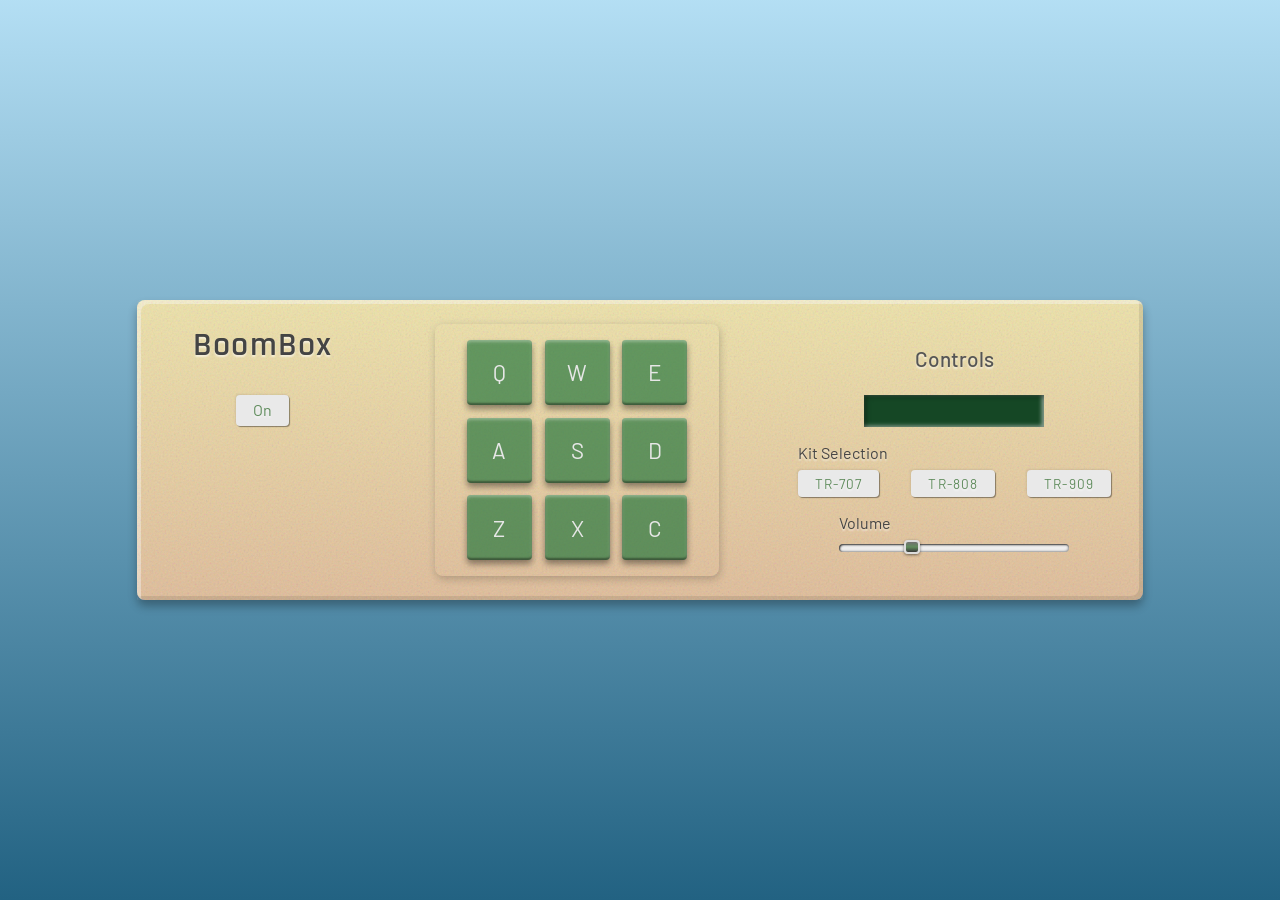
==== index.html @ 8d3ee8ac "Drum machine project : 1 commit" ====
<!doctype html>

<html lang="en">
  <head>
    <meta charset="utf-8" />
    <meta name="viewport" content="width=device-width, initial-scale=1.0">
    <title>Drum Machine</title>
    <link rel="preconnect" href="https://fonts.googleapis.com">
    <link rel="preconnect" href="https://fonts.gstatic.com" crossorigin>
    <link href="https://fonts.googleapis.com/css2?family=Barlow:ital,wght@0,100;0,200;0,300;0,400;0,500;0,600;0,700;0,800;0,900;1,100;1,200;1,300;1,400;1,500;1,600;1,700;1,800;1,900&family=Rajdhani:wght@300;400;500;600;700&family=Share+Tech+Mono&display=swap" rel="stylesheet">
    <link rel="stylesheet" href="styles.css">
  </head>

  <body>
    <main class="flex align-center justify-center">

      <div id="drum-machine" class="grid mbl-8 pY-6" aria-label="BoomBox - Boite à rythmes">

        <div class="left-container flex column align-center">
          <div class="head-container flex column ">
            <h1 class="engraved">BoomBox</h1>
            <button id="pushBtn" class="push is-off pX-4 pY-1 br-xs engraved" aria-pressed="false">On</button>
          </div> 
        </div>

        <div class="center-container flex align-center justify-center">
          <div id="pad-bank" class="grid pY-4 pX-8 br-s">
            <button id="pad-Q" class="drum-pad" aria-label="Pad Q - Kick">
              Q
              <audio id="Q" class="clip" src="https://archive.org/download/drum-machines-collection/Roland%20TR707.zip/Roland%20TR707%2FBd0.wav"></audio>
            </button>
            <button id="pad-W" class="drum-pad" aria-label="Pad W - Snare">
              W
              <audio id="W" class="clip" src="https://archive.org/download/drum-machines-collection/Roland%20TR707.zip/Roland%20TR707%2FSd0.wav"></audio>
            </button>
            <button id="pad-E" class="drum-pad" aria-label="Pad E - Rimshot">
              E
              <audio id="E" class="clip" src="https://archive.org/download/drum-machines-collection/Roland%20TR707.zip/Roland%20TR707%2FRim.wav"></audio>
            </button>
            <button id="pad-A" class="drum-pad" aria-label="Pad A - Handclap">
              A
              <audio id="A" class="clip" src="https://archive.org/download/drum-machines-collection/Roland%20TR707.zip/Roland%20TR707%2FHcp.wav"></audio>
            </button>
            <button id="pad-S" class="drum-pad" aria-label="Pad S - Closed-HH">
              S
              <audio id="S" class="clip" src="https://archive.org/download/drum-machines-collection/Roland%20TR707.zip/Roland%20TR707%2FHH_c.wav"></audio>
            </button>
            <button id="pad-D" class="drum-pad" aria-label="Pad D - Open-HH">
              D
              <audio id="D" class="clip" src="https://archive.org/download/drum-machines-collection/Roland%20TR707.zip/Roland%20TR707%2FHH_o.wav"></audio>
            </button>
            <button id="pad-Z" class="drum-pad" aria-label="Pad Z - Cowbell">
              Z
              <audio id="Z" class="clip" src="https://archive.org/download/drum-machines-collection/Roland%20TR707.zip/Roland%20TR707%2FCow.wav"></audio>
            </button>
            <button id="pad-X" class="drum-pad" aria-label="Pad X - Ride">
              X
              <audio id="X" class="clip" src="https://archive.org/download/drum-machines-collection/Roland%20TR707.zip/Roland%20TR707%2FRid.wav"></audio>
            </button>
            <button id="pad-C" class="drum-pad" aria-label="Pad C - Tambourin">
              C
              <audio id="C" class="clip" src="https://archive.org/download/drum-machines-collection/Roland%20TR707.zip/Roland%20TR707%2FTam.wav"></audio>
            </button>
          </div>
        </div>

        <div class="right-container flex align-center justify-center pX-8">
          <div class="controls-container flex column align-center">
            <h2 class="engraved mb-2">Controls</h2>
            <p id="display" class="flex align-center justify-center" role="status" aria-live="polite" aria-atomic="true"></p>

            <fieldset class="kit-container flex pT-2">
              <legend class="engraved">Kit Selection</legend>

              <input type="radio" name="kits" id="TR-707" disabled>
              <label for="TR-707" class="pX-4 pY-1 is-off engraved">TR-707</label>

              <input type="radio" name="kits" id="TR-808" disabled>
              <label for="TR-808" class="pX-4 pY-1 is-off engraved">TR-808</label>

              <input type="radio" name="kits" id="TR-909" disabled>
              <label for="TR-909" class="pX-4 pY-1 is-off engraved">TR-909</label>
            </fieldset>

            <div class="volume-slider">
              <label for="volume-control" class="engraved mb-1">Volume</label>
              <input type="range" id="volume-control" min="0" max="100" step="1" value="30" aria-label="Volume (0 à 100)">
            </div>
          </div>
        </div>

      </div>
    </main>

    <script src="script.js"></script>
  </body>
</html>
---- styles.css ----
/* = Root Declaration = */

:root {
  --modele-font: Rajdhani, sans-serif;
  --controls-font: Barlow, sans-serif;
  --display-font: 'Share Tech Mono', monospace;

  --bg-color-1: hsl(200, 74%, 83%);
  --bg-color-2: #226282;

  --model-color-1: hsl(30, 54%, 74%);
  --model-color-2: hsl(50, 68%, 80%);
  /* --model-border-color: #22753B; */

  --title-color: #444;
  --subtitle-color: #555;
  --txt-color: #444;

  --btn-bg-color: #e9e9e9;
  --btn-txt-color: #608c5d;

  --pad-color: #22753bab;
  --pad-id-color: #e7e7e7;

  --display-bg-color: #154725;
  --display-color: #ffb300;

  --btn-isOn-color: 47 224 50;
  --btn-isOn-txt-color: #4aa14b;

  --spacing: 0.25rem;
}

/* = Reset = */

*,
*::after,
*::before {
  box-sizing: border-box;
  margin: 0;
  padding: 0;
  user-select: none;
}

button {
  all: unset;
  cursor: pointer;

  &:focus-visible {
    outline: 2px solid ButtonText;
  }
}

fieldset {
  border: none;
}

/* = Base - Typographie = */

h1 {
  font-family: var(--modele-font);
  font-size: 2.1rem;
  font-weight: 600;
  letter-spacing: 0.08rem;

  color: var(--title-color);
}

h2 {
  font-size: 1.3rem;
  font-weight: 500;

  color: var(--subtitle-color);
}

body {
  height: 100%;
  background-image: linear-gradient(var(--bg-color-1), var(--bg-color-2));
}

main {
  min-height: 100vh;
  perspective: 800px;
}

/* = Layout = */

#drum-machine {
  position: relative;
  z-index: 1;
  transform-style: preserve-3d;
  transform: rotateX(0);

  grid-template-columns: repeat(8, 1fr);
  row-gap: 2.3rem;
  font-family: var(--controls-font);
  color: var(--txt-color);

  background-image: linear-gradient(
    to top,
    var(--model-color-1),
    var(--model-color-2)
  );
  border: 3px solid var(--model-border-color);
  border-radius: 0.5rem;

  box-shadow:
    0 6px 10px rgba(0, 0, 0, 0.3),
    inset 4px 4px 0px rgba(255, 255, 255, 0.4),
    inset -4px -4px 0px rgba(0, 0, 0, 0.1);
}

#drum-machine::before {
  content: '';
  position: absolute;
  top: 0;
  left: 0;
  right: 0;
  bottom: 0;

  background-image: url("data:image/svg+xml,%3Csvg viewBox='0 0 200 200' xmlns='http://www.w3.org/2000/svg'%3E%3Cfilter id='noiseFilter'%3E%3CfeTurbulence type='fractalNoise' baseFrequency='0.8' numOctaves='3' stitchTiles='stitch'/%3E%3C/filter%3E%3Crect width='100%25' height='100%25' filter='url(%23noiseFilter)'/%3E%3C/svg%3E");

  z-index: -1;
  /* C'est ici que vous gérez finement l'intensité du plastique rugueux */
  opacity: 0.22;

  background-blend-mode: overlay;
  pointer-events: none; /* Pour que le calque n'empêche pas de cliquer sur les pads */
}

.left-container {
  grid-column: 1 / span 2;
}

.head-container {
  row-gap: 1.75rem;
}

.center-container {
  grid-column: 3 / span 3;
}

.right-container {
  grid-column: 6 / span 3;
}

#pad-bank {
  grid-template-columns: repeat(3, 1fr);
  gap: 0.8rem;

  background-color: var(--pad-ctn-color);
  box-shadow:
    1px 3px 8px rgba(0, 0, 0, 0.2),
    -2px -2px 8px rgba(200, 200, 200, 0.1);

  text-align: center;
}

.kit-container {
  column-gap: 2rem;
}

.controls-container {
  row-gap: 1rem;
}

/* = Composants = */

#pushBtn {
  align-self: center;
  /* font-weight: bold; */
  background-color: var(--btn-bg-color);
  padding-bottom: 6px;

  transition: all 0.1s ease-out;
}

#pushBtn.is-off:active {
  transform: translateY(1px);

  border: 1px solid #bababa;
  box-shadow:
    inset 1px 1px 1px rgba(0, 0, 0, 0.13),
    inset -1px -1px 1px rgba(55, 55, 55, 0.13);
}

#pushBtn.is-on:active {
  transform: translateY(1px);

  color: var(--btn-txt-color);
  text-shadow: none;

  border: 1px solid #bababa;
  box-shadow:
    inset 1px 1px 1px rgba(0, 0, 0, 0.13),
    inset -1px -1px 1px rgba(55, 55, 55, 0.13);
}

.drum-pad {
  width: 65px;
  height: 65px;
  background-color: var(--pad-color);
  color: var(--pad-id-color);
  font-size: 1.4rem;

  box-shadow:
    0 4px 6px rgba(0, 0, 0, 0.4),
    /* Ombre sous le pad */ inset 0 2px 3px rgba(255, 255, 255, 0.3),
    /* Reflet sur l'arête haute */ inset 0 -2px 2px rgba(0, 0, 0, 0.4); /* Ombre de l'arête basse */
  border-radius: var(--spacing);

  transition: all 0.05s cubic-bezier(0.175, 0.885, 0.32, 1.275);
}

.drum-pad:active {
  transform: translateY(1px);

  /* 2. On réduit l'ombre extérieure (le pad est plus proche du fond)
      3. On accentue l'ombre interne (le relief s'inverse) */
  box-shadow:
    0 2px 4px rgba(0, 0, 0, 0.3),
    /* Ombre externe réduite */ inset 0 2px 4px rgba(0, 0, 0, 0.1);
}

#display {
  position: relative;
  width: 80%;
  max-width: 180px;
  height: 2rem;
  font-family: var(--display-font);
  font-size: 0.9rem;
  color: var(--display-color);
  text-shadow:
    0 0 3px rgba(0, 229, 255, 0.95),
    0 0 10px rgba(0, 229, 255, 0.45);

  background-color: var(--display-bg-color);
  box-shadow:
    inset 2px 2px 5px rgba(0, 0, 0, 0.45),
    inset -2px -1px 4px rgba(255, 255, 255, 0.6);
}

input[type='radio'] {
  position: absolute;
  opacity: 0;
  width: 0;
  height: 0;
}

.kit-container label {
  display: inline-flex;
  font-size: 0.85rem;
  letter-spacing: 0.07rem;
  background-color: var(--btn-bg-color);
  border-radius: 0.25rem;

  cursor: pointer;
  transition: all 0.1s ease-out;
}

.kit-container label.is-off:active {
  transform: translateY(1px);

  border: 1px solid #bababa;
  box-shadow:
    inset 1px 1px 1px rgba(0, 0, 0, 0.13),
    inset -1px -1px 1px rgba(55, 55, 55, 0.13);
}

.kit-container label.is-on:active {
  transform: translateY(1px);

  color: var(--btn-txt-color);
  border: 1px solid #bababa;
  text-shadow: none;
  box-shadow:
    inset 1px 1px 1px rgba(0, 0, 0, 0.13),
    inset -1px -1px 1px rgba(55, 55, 55, 0.13);
}

.volume-slider label {
  display: block;
}

#volume-control {
  width: 230px;
  -webkit-appearance: none;
  appearance: none;
  background: transparent; /* évite un fond gris parasite */
}

#volume-control::-moz-range-track {
  background: #eee;
  box-shadow:
    inset 1px 1px 2px rgba(0, 0, 0, 0.8),
    inset -1px -1px 2px rgba(0, 0, 0, 0.3);
  height: 8px;
  border-radius: 9999px;
  border: none;
}

#volume-control::-webkit-slider-runnable-track {
  background: #eee;
  box-shadow:
    inset 1px 1px 2px rgba(0, 0, 0, 0.8),
    inset -1px -1px 2px rgba(0, 0, 0, 0.3);
  height: 8px;
  border-radius: 9999px;
  border: none;
}

#volume-control::-moz-range-thumb {
  width: 14px;
  height: 13px;
  /* border-radius: 50%; */
  background: linear-gradient(
    to bottom,
    #717171 0%,
    /* face éclairée */ #608c5d 50%,
    /* couleur d'origine au centre */ #3a3a3a 100% /* face dans l'ombre */
  );
  border: 2px solid #ddd;
  box-shadow: 0 1px 3px rgba(0, 0, 0, 0.5);
}

#volume-control::-webkit-slider-thumb {
  -webkit-appearance: none;
  appearance: none;
  width: 16px;
  height: 14px;
  background: linear-gradient(
    to bottom,
    #717171 0%,
    /* face éclairée */ #608c5d 50%,
    /* couleur d'origine au centre */ #3a3a3a 100% /* face dans l'ombre */
  );
  border: 2px solid #ddd;
  border-radius: var(--spacing);
  box-shadow: 0 1px 3px rgba(0, 0, 0, 0.5);
  margin-top: -4px;
}

/* = Utilitaires = */
.engraved {
  text-shadow: 0px 2px 2px rgba(255, 255, 255, 0.6);
}

.mb-1 {
  margin-bottom: calc(1 * var(--spacing));
}
.mb-2 {
  margin-bottom: calc(2 * var(--spacing));
}
.mb-3 {
  margin-bottom: calc(3 * var(--spacing));
}
.mb-4 {
  margin-bottom: calc(4 * var(--spacing));
}
.mb-7 {
  margin-bottom: calc(7 * var(--spacing));
}
.mb-12 {
  margin-bottom: calc(12 * var(--spacing));
}
.mb-20 {
  margin-bottom: calc(20 * var(--spacing));
}

.mbl-4 {
  margin-block: calc(4 * var(--spacing));
}
.mbl-6 {
  margin-block: calc(6 * var(--spacing));
}
.mbl-8 {
  margin-block: calc(6 * var(--spacing));
}

.mil-2 {
  margin-inline: calc(2 * var(--spacing));
}
.mil-4 {
  margin-inline: calc(4 * var(--spacing));
}

.mL-4 {
  margin-left: calc(4 * var(--spacing));
}
.mL-6 {
  margin-left: calc(6 * var(--spacing));
}
.mL-8 {
  margin-left: calc(8 * var(--spacing));
}

.p-4 {
  padding: calc(4 * var(--spacing));
}
.p-12 {
  padding: calc(12 * var(--spacing));
}

.pT-2 {
  padding-top: calc(2 * var(--spacing));
}

.pR-2 {
  padding-right: calc(2 * var(--spacing));
}
.pR-3 {
  padding-right: calc(3 * var(--spacing));
}

.pX-2 {
  padding-inline: calc(2 * var(--spacing));
}
.pX-3 {
  padding-inline: calc(3 * var(--spacing));
}
.pX-4 {
  padding-inline: calc(4 * var(--spacing));
}
.pX-8 {
  padding-inline: calc(8 * var(--spacing));
}
.pX-12 {
  padding-inline: calc(12 * var(--spacing));
}
.pX-24 {
  padding-inline: calc(24 * var(--spacing));
}

.pY-1 {
  padding-block: calc(1 * var(--spacing));
}
.pY-2 {
  padding-block: calc(2 * var(--spacing));
}
.pY-3 {
  padding-block: calc(3 * var(--spacing));
}
.pY-4 {
  padding-block: calc(4 * var(--spacing));
}
.pY-6 {
  padding-block: calc(6 * var(--spacing));
}
.pY-8 {
  padding-block: calc(8 * var(--spacing));
}

.br-xs {
  border-radius: 0.25rem;
}
.br-s {
  border-radius: 0.5rem;
}
.br-l {
  border-radius: 2rem;
}

.pt-10vh {
  padding-top: 10vh;
}
.pt-30vh {
  padding-top: 30vh;
}

.pb-10vh {
  padding-bottom: 10vh;
}

.gap-18vh {
  row-gap: 18vh;
}

.bold {
  font-weight: bold;
}
.italic {
  font-style: italic;
}

.txt-indent {
  text-indent: 2.5rem;
}

.grid {
  display: grid;
}
.flex {
  display: flex;
}
.wrap {
  flex-wrap: wrap;
}
.column {
  flex-direction: column;
}
.align-center {
  align-items: center;
}
.align-start {
  align-items: flex-start;
}
.align-end {
  align-items: flex-end;
}
.justify-center {
  justify-content: center;
}
.justify-between {
  justify-content: space-between;
}
.justify-around {
  justify-content: space-around;
}
.justify-evenly {
  justify-content: space-evenly;
}

.hidden {
  visibility: hidden;
}

/* = Etats = */

.is-off {
  border: 1px solid transparent;
  color: var(--btn-txt-color);

  box-shadow:
    1px 1px 1px rgba(0, 0, 0, 0.4),
    /* Ombre externe réduite */ -1px -1px 2px rgba(55, 55, 55, 0.1);
}

.is-on {
  /* transform: translateY(1px); */

  color: var(--btn-isOn-txt-color); /* 153, 115, 2 */
  border: 1px solid rgb(var(--btn-isOn-color) / 0.33); /* 230, 174, 2 */

  text-shadow:
    0 0 2px rgb(var(--btn-isOn-color) / 0.4),
    0 0 6px rgb(var(--btn-isOn-color) / 0.3);

  box-shadow:
    inset 0 0 32px rgb(var(--btn-isOn-color) / 0.4),
    1px 1px 1px rgba(0, 0, 0, 0.4),
    /* Ombre externe réduite */ -1px -1px 2px rgba(55, 55, 55, 0.1);
}

.is-active {
  transform: translateY(1px);

  /* 2. On réduit l'ombre extérieure (le pad est plus proche du fond)
      3. On accentue l'ombre interne (le relief s'inverse) */
  box-shadow:
    0 2px 4px rgba(0, 0, 0, 0.3),
    /* Ombre externe réduite */ inset 0 2px 4px rgba(0, 0, 0, 0.1);
}

@media screen and (max-width: 1024px) {
  #drum-machine {
    grid-template-columns: 1fr;
    width: 353px;
  }

  .left-container {
    grid-column: 1;
    min-width: 0;
  }

  .center-container {
    grid-column: 1;
    min-width: 0;
  }

  .right-container {
    grid-column: 1;
    min-width: 0;
  }
}
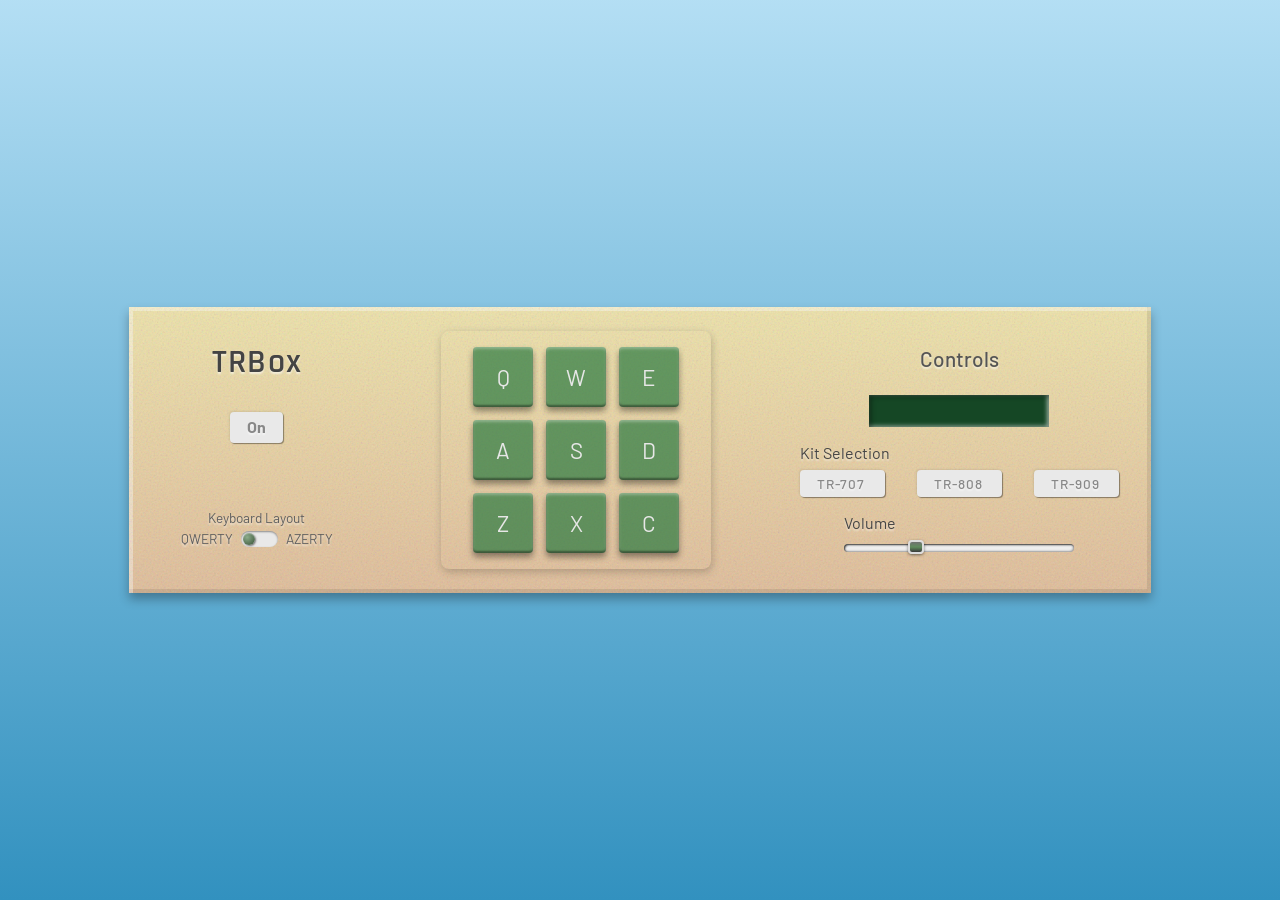
==== commit 76b98721: "feat: add QWERTY/AZERTY layout switch with localStorage persistence - Add KEY_LAYOUTS mapping for QW" ====
--- a/index.html
+++ b/index.html
@@ -3,63 +3,124 @@
 <html lang="en">
   <head>
     <meta charset="utf-8" />
-    <meta name="viewport" content="width=device-width, initial-scale=1.0">
+    <meta name="viewport" content="width=device-width, initial-scale=1.0" />
     <title>Drum Machine</title>
-    <link rel="preconnect" href="https://fonts.googleapis.com">
-    <link rel="preconnect" href="https://fonts.gstatic.com" crossorigin>
-    <link href="https://fonts.googleapis.com/css2?family=Barlow:ital,wght@0,100;0,200;0,300;0,400;0,500;0,600;0,700;0,800;0,900;1,100;1,200;1,300;1,400;1,500;1,600;1,700;1,800;1,900&family=Rajdhani:wght@300;400;500;600;700&family=Share+Tech+Mono&display=swap" rel="stylesheet">
-    <link rel="stylesheet" href="styles.css">
+    <link rel="preconnect" href="https://fonts.googleapis.com" />
+    <link rel="preconnect" href="https://fonts.gstatic.com" crossorigin />
+    <link
+      href="https://fonts.googleapis.com/css2?family=Barlow:ital,wght@0,100;0,200;0,300;0,400;0,500;0,600;0,700;0,800;0,900;1,100;1,200;1,300;1,400;1,500;1,600;1,700;1,800;1,900&family=Rajdhani:wght@300;400;500;600;700&family=Share+Tech+Mono&display=swap"
+      rel="stylesheet"
+    />
+    <link rel="stylesheet" href="styles.css" />
   </head>
 
   <body>
     <main class="flex align-center justify-center">
+      <div
+        id="drum-machine"
+        class="grid mbl-8 pY-6"
+        aria-label="BoomBox - Boite à rythmes"
+      >
+        <div class="left-container flex column align-center justify-around">
+          <div class="head-container flex column mb-12">
+            <h1 class="engraved">TRBox</h1>
+            <button
+              id="pushBtn"
+              class="push is-off pX-4 pY-1 br-xs engraved"
+              aria-pressed="false"
+            >
+              On
+            </button>
+          </div>
 
-      <div id="drum-machine" class="grid mbl-8 pY-6" aria-label="BoomBox - Boite à rythmes">
-
-        <div class="left-container flex column align-center">
-          <div class="head-container flex column ">
-            <h1 class="engraved">BoomBox</h1>
-            <button id="pushBtn" class="push is-off pX-4 pY-1 br-xs engraved" aria-pressed="false">On</button>
-          </div> 
+          <fieldset class="keyboard-switch-container flex mb-3">
+            <legend class="engraved mb-1">Keyboard Layout</legend>
+            <span class="engraved">QWERTY</span>
+            <label class="switch">
+              <input
+                type="checkbox"
+                id="keyboard-switch"
+                aria-label="Basculer entre clavier QWERTY et AZERTY"
+              />
+              <span class="slider"></span>
+            </label>
+            <span class="engraved">AZERTY</span>
+          </fieldset>
         </div>
 
-        <div class="center-container flex align-center justify-center">
+        <div class="center-container flex column align-center justify-center">
           <div id="pad-bank" class="grid pY-4 pX-8 br-s">
             <button id="pad-Q" class="drum-pad" aria-label="Pad Q - Kick">
-              Q
-              <audio id="Q" class="clip" src="https://archive.org/download/drum-machines-collection/Roland%20TR707.zip/Roland%20TR707%2FBd0.wav"></audio>
+              <span class="pad-label">Q</span>
+              <audio
+                id="Q"
+                class="clip"
+                src="https://archive.org/download/drum-machines-collection/Roland%20TR707.zip/Roland%20TR707%2FBd0.wav"
+              ></audio>
             </button>
             <button id="pad-W" class="drum-pad" aria-label="Pad W - Snare">
-              W
-              <audio id="W" class="clip" src="https://archive.org/download/drum-machines-collection/Roland%20TR707.zip/Roland%20TR707%2FSd0.wav"></audio>
+              <span class="pad-label">W</span>
+              <audio
+                id="W"
+                class="clip"
+                src="https://archive.org/download/drum-machines-collection/Roland%20TR707.zip/Roland%20TR707%2FSd0.wav"
+              ></audio>
             </button>
             <button id="pad-E" class="drum-pad" aria-label="Pad E - Rimshot">
-              E
-              <audio id="E" class="clip" src="https://archive.org/download/drum-machines-collection/Roland%20TR707.zip/Roland%20TR707%2FRim.wav"></audio>
+              <span class="pad-label">E</span>
+              <audio
+                id="E"
+                class="clip"
+                src="https://archive.org/download/drum-machines-collection/Roland%20TR707.zip/Roland%20TR707%2FRim.wav"
+              ></audio>
             </button>
             <button id="pad-A" class="drum-pad" aria-label="Pad A - Handclap">
-              A
-              <audio id="A" class="clip" src="https://archive.org/download/drum-machines-collection/Roland%20TR707.zip/Roland%20TR707%2FHcp.wav"></audio>
+              <span class="pad-label">A</span>
+              <audio
+                id="A"
+                class="clip"
+                src="https://archive.org/download/drum-machines-collection/Roland%20TR707.zip/Roland%20TR707%2FHcp.wav"
+              ></audio>
             </button>
             <button id="pad-S" class="drum-pad" aria-label="Pad S - Closed-HH">
-              S
-              <audio id="S" class="clip" src="https://archive.org/download/drum-machines-collection/Roland%20TR707.zip/Roland%20TR707%2FHH_c.wav"></audio>
+              <span class="pad-label">S</span>
+              <audio
+                id="S"
+                class="clip"
+                src="https://archive.org/download/drum-machines-collection/Roland%20TR707.zip/Roland%20TR707%2FHH_c.wav"
+              ></audio>
             </button>
             <button id="pad-D" class="drum-pad" aria-label="Pad D - Open-HH">
-              D
-              <audio id="D" class="clip" src="https://archive.org/download/drum-machines-collection/Roland%20TR707.zip/Roland%20TR707%2FHH_o.wav"></audio>
+              <span class="pad-label">D</span>
+              <audio
+                id="D"
+                class="clip"
+                src="https://archive.org/download/drum-machines-collection/Roland%20TR707.zip/Roland%20TR707%2FHH_o.wav"
+              ></audio>
             </button>
             <button id="pad-Z" class="drum-pad" aria-label="Pad Z - Cowbell">
-              Z
-              <audio id="Z" class="clip" src="https://archive.org/download/drum-machines-collection/Roland%20TR707.zip/Roland%20TR707%2FCow.wav"></audio>
+              <span class="pad-label">Z</span>
+              <audio
+                id="Z"
+                class="clip"
+                src="https://archive.org/download/drum-machines-collection/Roland%20TR707.zip/Roland%20TR707%2FCow.wav"
+              ></audio>
             </button>
             <button id="pad-X" class="drum-pad" aria-label="Pad X - Ride">
-              X
-              <audio id="X" class="clip" src="https://archive.org/download/drum-machines-collection/Roland%20TR707.zip/Roland%20TR707%2FRid.wav"></audio>
+              <span class="pad-label">X</span>
+              <audio
+                id="X"
+                class="clip"
+                src="https://archive.org/download/drum-machines-collection/Roland%20TR707.zip/Roland%20TR707%2FRid.wav"
+              ></audio>
             </button>
             <button id="pad-C" class="drum-pad" aria-label="Pad C - Tambourin">
-              C
-              <audio id="C" class="clip" src="https://archive.org/download/drum-machines-collection/Roland%20TR707.zip/Roland%20TR707%2FTam.wav"></audio>
+              <span class="pad-label">C</span>
+              <audio
+                id="C"
+                class="clip"
+                src="https://archive.org/download/drum-machines-collection/Roland%20TR707.zip/Roland%20TR707%2FTam.wav"
+              ></audio>
             </button>
           </div>
         </div>
@@ -67,31 +128,50 @@
         <div class="right-container flex align-center justify-center pX-8">
           <div class="controls-container flex column align-center">
             <h2 class="engraved mb-2">Controls</h2>
-            <p id="display" class="flex align-center justify-center" role="status" aria-live="polite" aria-atomic="true"></p>
+            <p
+              id="display"
+              class="flex align-center justify-center"
+              role="status"
+              aria-live="polite"
+              aria-atomic="true"
+            ></p>
 
             <fieldset class="kit-container flex pT-2">
               <legend class="engraved">Kit Selection</legend>
 
-              <input type="radio" name="kits" id="TR-707" disabled>
-              <label for="TR-707" class="pX-4 pY-1 is-off engraved">TR-707</label>
+              <input type="radio" name="kits" id="TR-707" disabled />
+              <label for="TR-707" class="pX-4 pY-1 is-off engraved"
+                >TR-707</label
+              >
 
-              <input type="radio" name="kits" id="TR-808" disabled>
-              <label for="TR-808" class="pX-4 pY-1 is-off engraved">TR-808</label>
+              <input type="radio" name="kits" id="TR-808" disabled />
+              <label for="TR-808" class="pX-4 pY-1 is-off engraved"
+                >TR-808</label
+              >
 
-              <input type="radio" name="kits" id="TR-909" disabled>
-              <label for="TR-909" class="pX-4 pY-1 is-off engraved">TR-909</label>
+              <input type="radio" name="kits" id="TR-909" disabled />
+              <label for="TR-909" class="pX-4 pY-1 is-off engraved"
+                >TR-909</label
+              >
             </fieldset>
 
             <div class="volume-slider">
               <label for="volume-control" class="engraved mb-1">Volume</label>
-              <input type="range" id="volume-control" min="0" max="100" step="1" value="30" aria-label="Volume (0 à 100)">
+              <input
+                type="range"
+                id="volume-control"
+                min="0"
+                max="100"
+                step="1"
+                value="30"
+                aria-label="Volume (0 à 100)"
+              />
             </div>
           </div>
         </div>
-
       </div>
     </main>
 
     <script src="script.js"></script>
   </body>
-</html>+</html>
--- a/styles.css
+++ b/styles.css
@@ -6,7 +6,7 @@
   --display-font: 'Share Tech Mono', monospace;
 
   --bg-color-1: hsl(200, 74%, 83%);
-  --bg-color-2: #226282;
+  --bg-color-2: #3291bf;
 
   --model-color-1: hsl(30, 54%, 74%);
   --model-color-2: hsl(50, 68%, 80%);
@@ -17,16 +17,16 @@
   --txt-color: #444;
 
   --btn-bg-color: #e9e9e9;
-  --btn-txt-color: #608c5d;
-
-  --pad-color: #22753bab;
+  --btn-txt-color: #888;
+
+  --pad-color: #22753baa;
   --pad-id-color: #e7e7e7;
 
   --display-bg-color: #154725;
   --display-color: #ffb300;
 
-  --btn-isOn-color: 47 224 50;
-  --btn-isOn-txt-color: #4aa14b;
+  --btn-isOn-color: 48 230 51;
+  --btn-isOn-txt-color: 204 155 41;
 
   --spacing: 0.25rem;
 }
@@ -92,7 +92,7 @@
   transform: rotateX(0);
 
   grid-template-columns: repeat(8, 1fr);
-  row-gap: 2.3rem;
+  row-gap: 2rem;
   font-family: var(--controls-font);
   color: var(--txt-color);
 
@@ -102,7 +102,7 @@
     var(--model-color-2)
   );
   border: 3px solid var(--model-border-color);
-  border-radius: 0.5rem;
+  /* border-radius: 0.5rem; */
 
   box-shadow:
     0 6px 10px rgba(0, 0, 0, 0.3),
@@ -121,11 +121,10 @@
   background-image: url("data:image/svg+xml,%3Csvg viewBox='0 0 200 200' xmlns='http://www.w3.org/2000/svg'%3E%3Cfilter id='noiseFilter'%3E%3CfeTurbulence type='fractalNoise' baseFrequency='0.8' numOctaves='3' stitchTiles='stitch'/%3E%3C/filter%3E%3Crect width='100%25' height='100%25' filter='url(%23noiseFilter)'/%3E%3C/svg%3E");
 
   z-index: -1;
-  /* C'est ici que vous gérez finement l'intensité du plastique rugueux */
-  opacity: 0.22;
+  opacity: 0.25;
 
   background-blend-mode: overlay;
-  pointer-events: none; /* Pour que le calque n'empêche pas de cliquer sur les pads */
+  pointer-events: none;
 }
 
 .left-container {
@@ -142,6 +141,11 @@
 
 .right-container {
   grid-column: 6 / span 3;
+}
+
+.keyboard-switch-container {
+  font-size: 0.85rem;
+  color: color-mix(in srgb, var(--btn-txt-color), black 30%);
 }
 
 #pad-bank {
@@ -168,7 +172,7 @@
 
 #pushBtn {
   align-self: center;
-  /* font-weight: bold; */
+  font-weight: bold;
   background-color: var(--btn-bg-color);
   padding-bottom: 6px;
 
@@ -196,30 +200,82 @@
     inset -1px -1px 1px rgba(55, 55, 55, 0.13);
 }
 
+.keyboard-switch-container legend {
+  display: block;
+  margin-inline: auto;
+}
+
+.switch {
+  position: relative;
+  top: 1px;
+  width: 2.3rem;
+  height: 1rem;
+  margin: 0 0.5rem;
+}
+
+.switch input {
+  opacity: 0;
+  width: 0;
+  height: 0;
+}
+
+.slider {
+  position: absolute;
+  cursor: pointer;
+  inset: 0;
+  background-color: var(--btn-bg-color);
+  box-shadow: inset 0 1px 2px rgba(0, 0, 0, 0.4);
+  border-radius: 20px;
+  transition: 0.2s;
+}
+
+.slider::before {
+  content: '';
+  position: absolute;
+  height: 0.75rem;
+  width: 0.75rem;
+  top: 2px;
+  left: 2px;
+  border-radius: 50%;
+  transition: 0.2s;
+
+  background: radial-gradient(
+    circle at 35% 35%,
+    color-mix(in srgb, #608c5d 100%, white 40%),
+    color-mix(in srgb, #608c5d 100%, black 70%)
+  );
+
+  box-shadow:
+    1px 1px 2px rgba(0, 0, 0, 0.5),
+    inset 0 1px 1px rgba(255, 255, 255, 0.3);
+}
+
+input:checked + .slider::before {
+  transform: translateX(19px);
+}
+
 .drum-pad {
-  width: 65px;
-  height: 65px;
+  width: 60px;
+  height: 60px;
   background-color: var(--pad-color);
   color: var(--pad-id-color);
   font-size: 1.4rem;
 
   box-shadow:
     0 4px 6px rgba(0, 0, 0, 0.4),
-    /* Ombre sous le pad */ inset 0 2px 3px rgba(255, 255, 255, 0.3),
-    /* Reflet sur l'arête haute */ inset 0 -2px 2px rgba(0, 0, 0, 0.4); /* Ombre de l'arête basse */
+    inset 0 2px 3px rgba(255, 255, 255, 0.3),
+    inset 0 -2px 2px rgba(0, 0, 0, 0.4);
   border-radius: var(--spacing);
 
   transition: all 0.05s cubic-bezier(0.175, 0.885, 0.32, 1.275);
+  touch-action: manipulation;
 }
 
 .drum-pad:active {
   transform: translateY(1px);
-
-  /* 2. On réduit l'ombre extérieure (le pad est plus proche du fond)
-      3. On accentue l'ombre interne (le relief s'inverse) */
   box-shadow:
     0 2px 4px rgba(0, 0, 0, 0.3),
-    /* Ombre externe réduite */ inset 0 2px 4px rgba(0, 0, 0, 0.1);
+    inset 0 2px 4px rgba(0, 0, 0, 0.1);
 }
 
 #display {
@@ -249,7 +305,9 @@
 
 .kit-container label {
   display: inline-flex;
+  width: 85px;
   font-size: 0.85rem;
+  font-weight: 500;
   letter-spacing: 0.07rem;
   background-color: var(--btn-bg-color);
   border-radius: 0.25rem;
@@ -313,12 +371,7 @@
   width: 14px;
   height: 13px;
   /* border-radius: 50%; */
-  background: linear-gradient(
-    to bottom,
-    #717171 0%,
-    /* face éclairée */ #608c5d 50%,
-    /* couleur d'origine au centre */ #3a3a3a 100% /* face dans l'ombre */
-  );
+  background: linear-gradient(to bottom, #717171 0%, #608c5d 50%, #3a3a3a 100%);
   border: 2px solid #ddd;
   box-shadow: 0 1px 3px rgba(0, 0, 0, 0.5);
 }
@@ -328,12 +381,7 @@
   appearance: none;
   width: 16px;
   height: 14px;
-  background: linear-gradient(
-    to bottom,
-    #717171 0%,
-    /* face éclairée */ #608c5d 50%,
-    /* couleur d'origine au centre */ #3a3a3a 100% /* face dans l'ombre */
-  );
+  background: linear-gradient(to bottom, #717171 0%, #608c5d 50%, #3a3a3a 100%);
   border: 2px solid #ddd;
   border-radius: var(--spacing);
   box-shadow: 0 1px 3px rgba(0, 0, 0, 0.5);
@@ -532,33 +580,33 @@
 
   box-shadow:
     1px 1px 1px rgba(0, 0, 0, 0.4),
-    /* Ombre externe réduite */ -1px -1px 2px rgba(55, 55, 55, 0.1);
+    -1px -1px 2px rgba(55, 55, 55, 0.1);
 }
 
 .is-on {
-  /* transform: translateY(1px); */
-
-  color: var(--btn-isOn-txt-color); /* 153, 115, 2 */
+  color: rgb(var(--btn-isOn-txt-color) / 0.8); /* 153, 115, 2 */
   border: 1px solid rgb(var(--btn-isOn-color) / 0.33); /* 230, 174, 2 */
 
-  text-shadow:
-    0 0 2px rgb(var(--btn-isOn-color) / 0.4),
-    0 0 6px rgb(var(--btn-isOn-color) / 0.3);
+  /* text-shadow:
+    0 0 2px rgb(var(--btn-isOn-txt-color) / 0.5),
+    0 0 4px rgb(var(--btn-isOn-txt-color) / 0.2); */
 
   box-shadow:
     inset 0 0 32px rgb(var(--btn-isOn-color) / 0.4),
     1px 1px 1px rgba(0, 0, 0, 0.4),
-    /* Ombre externe réduite */ -1px -1px 2px rgba(55, 55, 55, 0.1);
+    -1px -1px 2px rgba(55, 55, 55, 0.1);
 }
 
 .is-active {
   transform: translateY(1px);
 
-  /* 2. On réduit l'ombre extérieure (le pad est plus proche du fond)
-      3. On accentue l'ombre interne (le relief s'inverse) */
   box-shadow:
     0 2px 4px rgba(0, 0, 0, 0.3),
-    /* Ombre externe réduite */ inset 0 2px 4px rgba(0, 0, 0, 0.1);
+    inset 0 2px 4px rgba(0, 0, 0, 0.1);
+}
+
+[hidden] {
+  display: none !important;
 }
 
 @media screen and (max-width: 1024px) {
@@ -581,4 +629,12 @@
     grid-column: 1;
     min-width: 0;
   }
-}
+
+  .kit-container {
+    column-gap: 1rem;
+  }
+
+  .controls-container {
+    margin-bottom: 3rem;
+  }
+}
